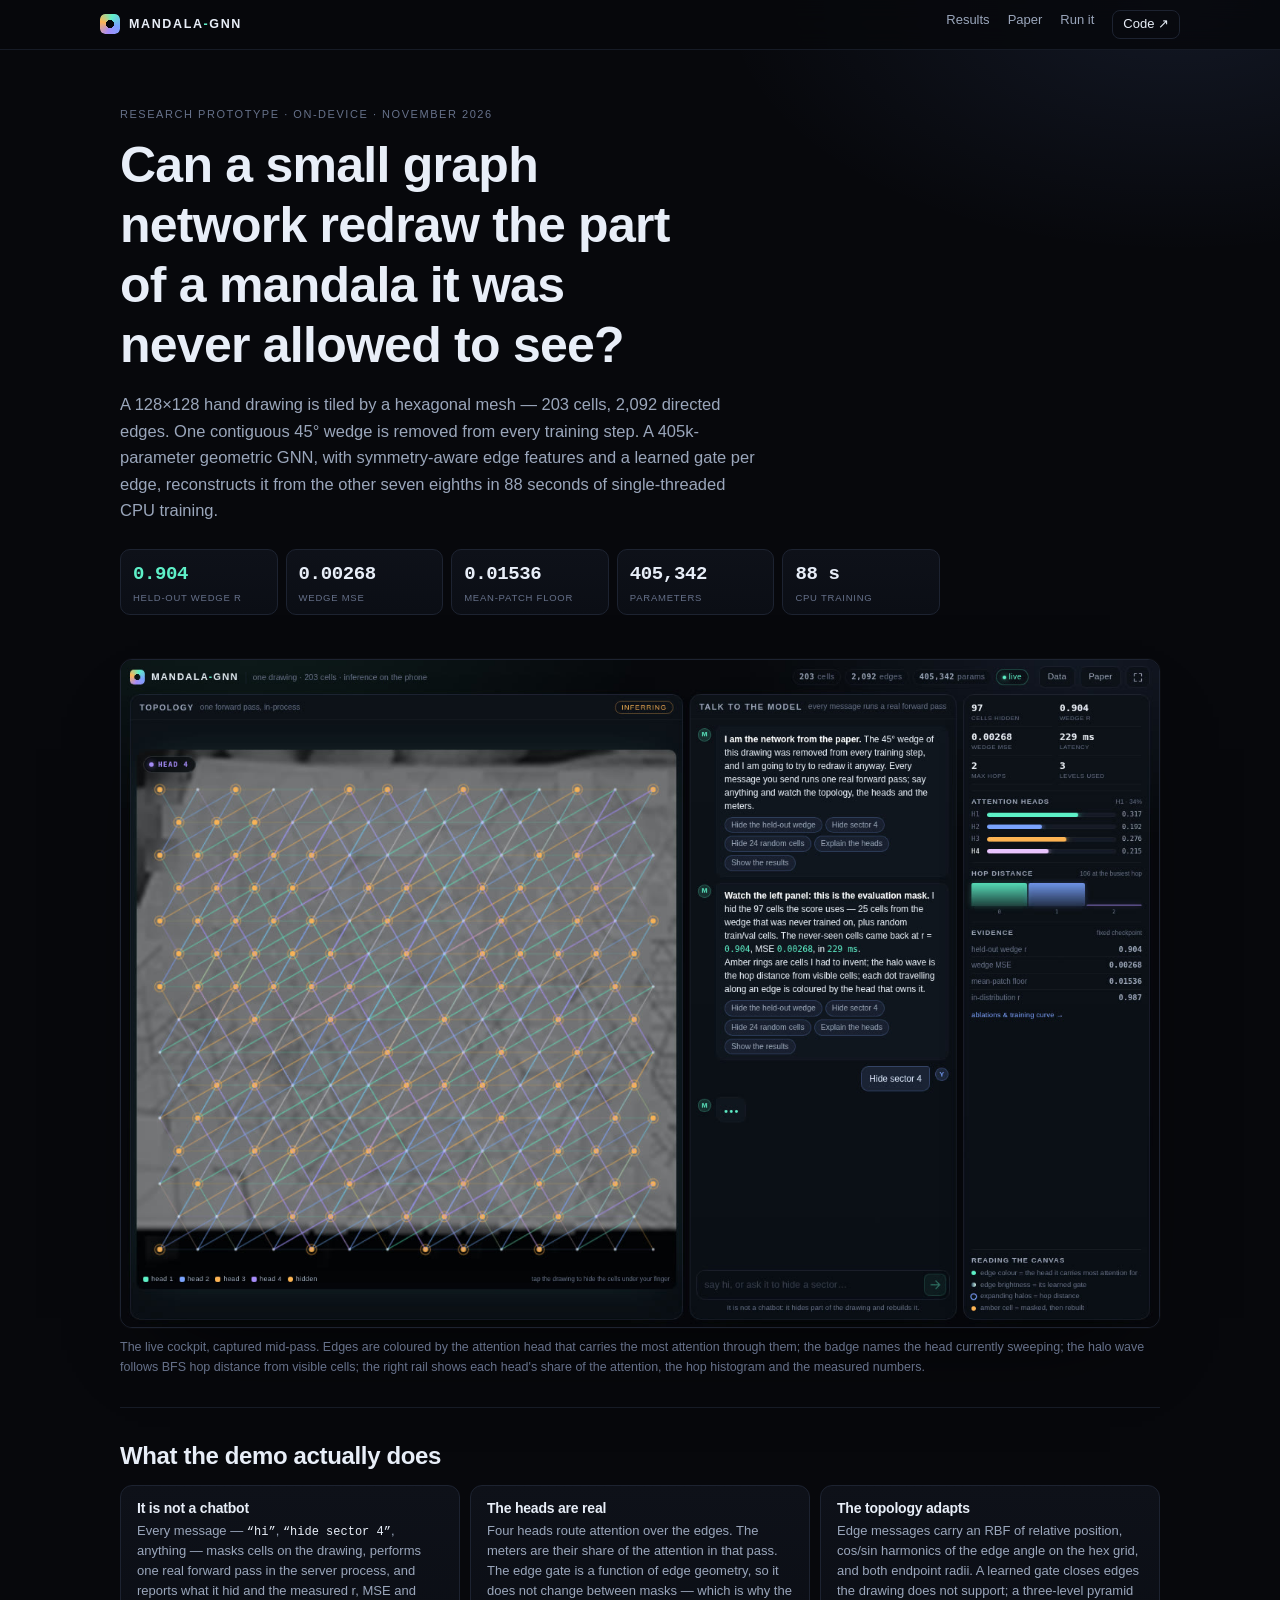
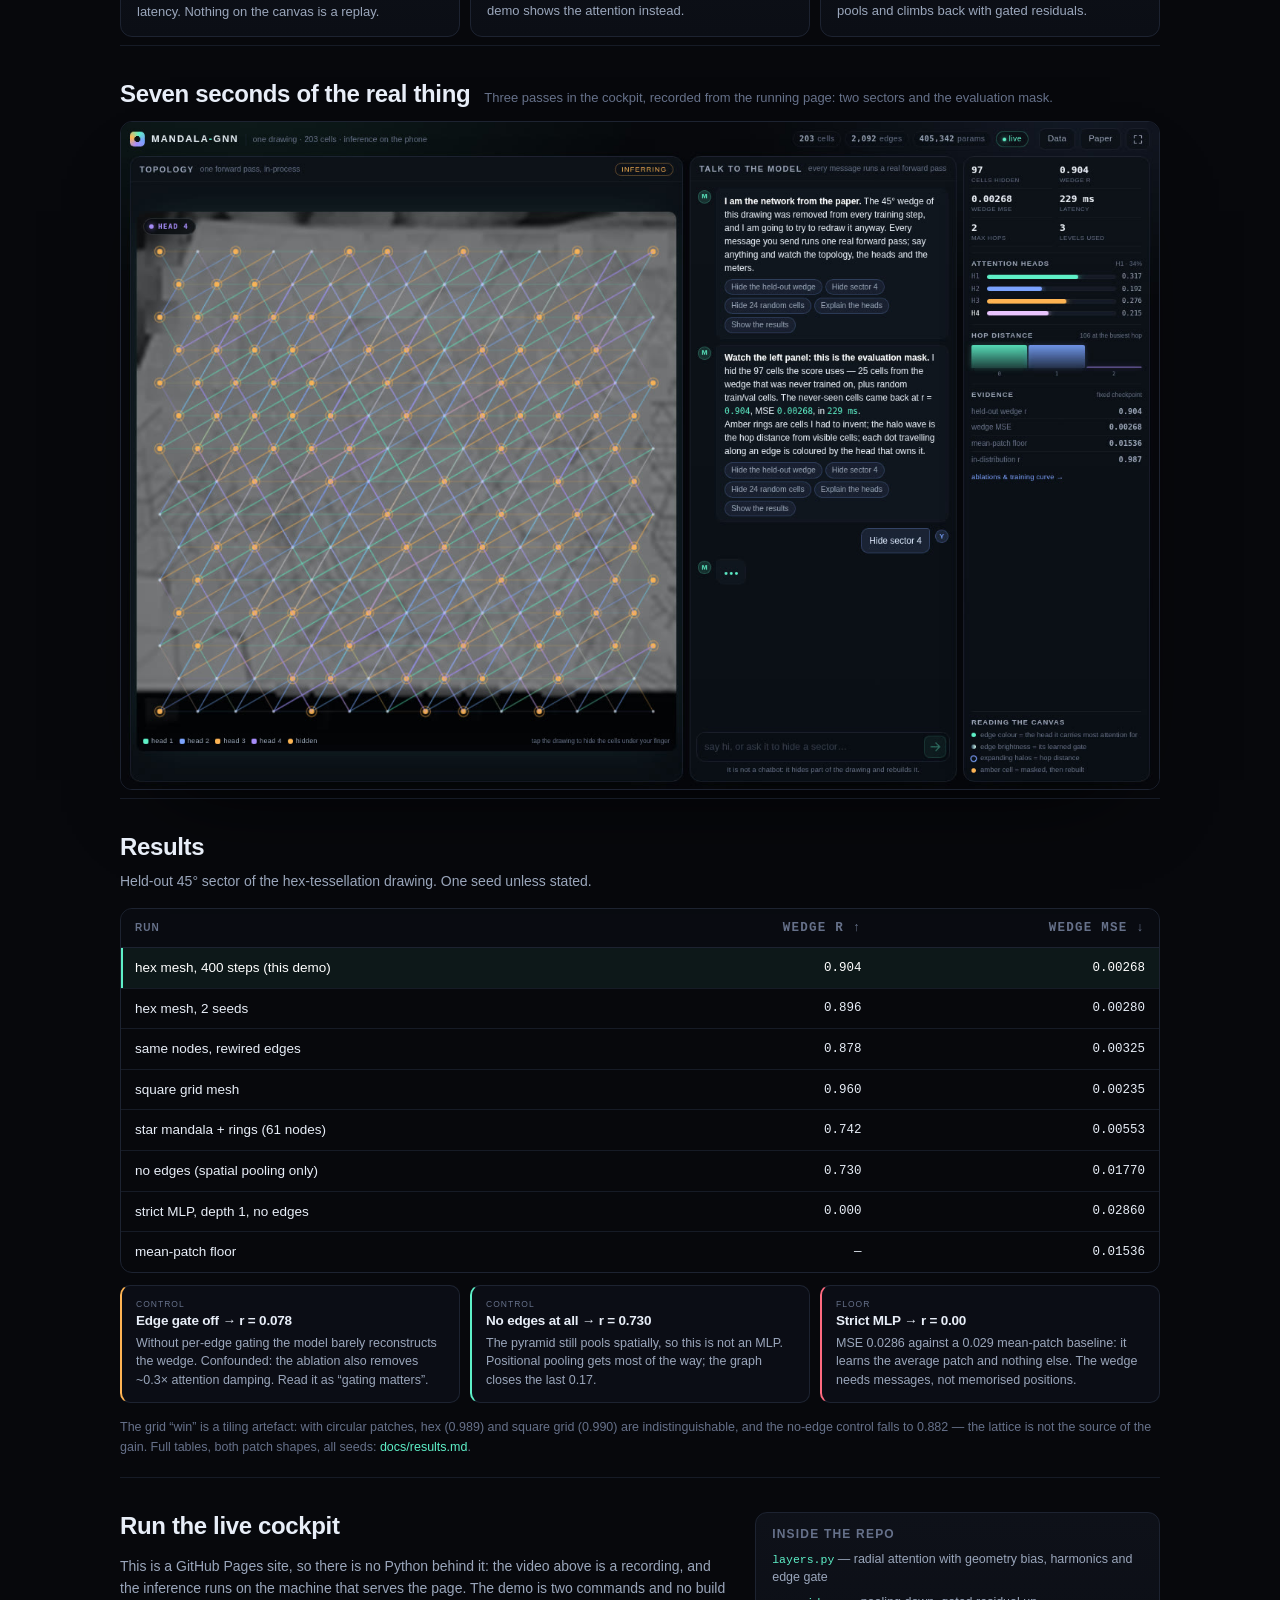
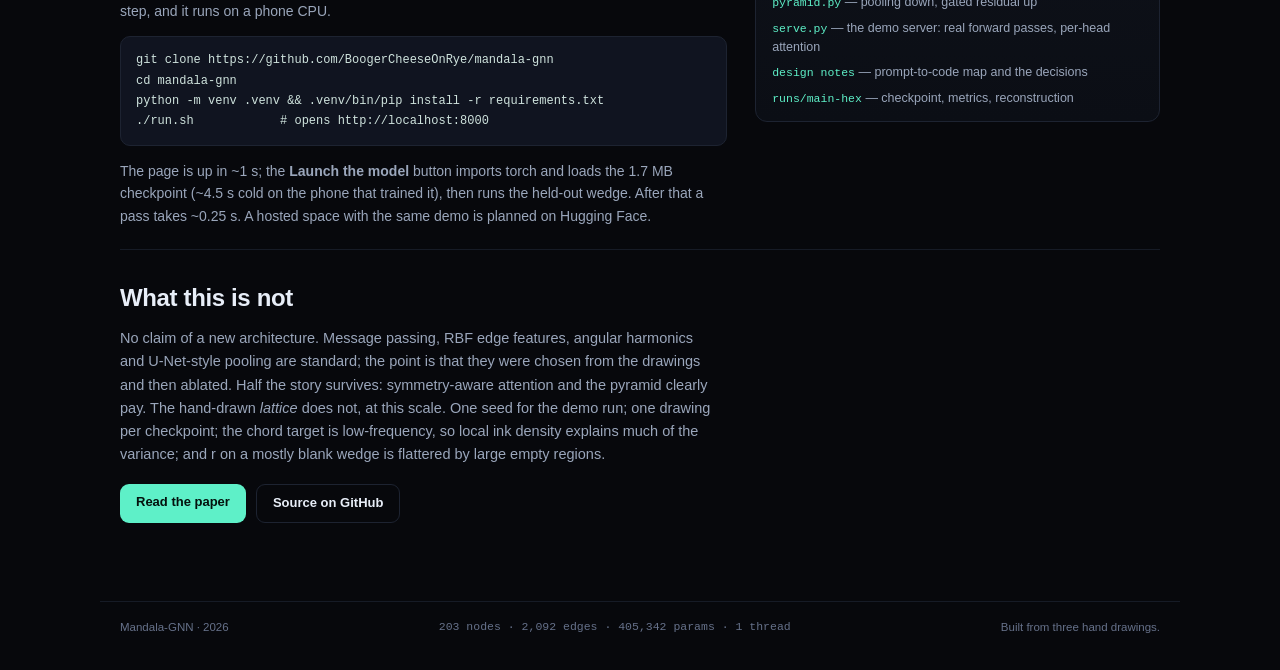
==== docs/index.html @ 7d333459 "Mandala-GNN: geometric GNN on hand-drawn lattices, live cockpit and paper - hexagonal (and control) " ====
<!doctype html>
<html lang="en">
<head>
<meta charset="utf-8">
<meta name="viewport" content="width=device-width, initial-scale=1">
<meta name="theme-color" content="#07080c">
<title>Mandala-GNN — masked-patch reconstruction on hand-drawn lattices</title>
<meta name="description" content="A 405k-parameter geometric GNN that redraws the 45° wedge of a hand-drawn mandala it was never trained on. Checkpoint, ablations and a live cockpit.">
<meta property="og:title" content="Mandala-GNN">
<meta property="og:description" content="Masked-patch reconstruction on a hand-drawn mandala: r = 0.904 on a wedge never seen in training, 88 s on a phone CPU.">
<meta property="og:image" content="img/cockpit.jpg">
<link rel="stylesheet" href="site.css">
</head>
<body>

<header class="nav">
  <a class="brand" href="./">
    <span class="mark" aria-hidden="true"></span>
    <span>MANDALA<span class="dash">-</span>GNN</span>
  </a>
  <nav>
    <a href="#results">Results</a>
    <a href="paper.html">Paper</a>
    <a href="#run">Run it</a>
    <a class="code-link" href="https://github.com/BoogerCheeseOnRye/mandala-gnn">Code ↗</a>
  </nav>
</header>

<main>

<section class="hero">
  <p class="eyebrow">Research prototype · on-device · November 2026</p>
  <h1>Can a small graph network redraw the part of a mandala it was never allowed to see?</h1>
  <p class="lede">
    A 128×128 hand drawing is tiled by a hexagonal mesh — 203 cells, 2,092 directed edges.
    One contiguous 45° wedge is removed from every training step. A 405k-parameter
    geometric GNN, with symmetry-aware edge features and a learned gate per edge,
    reconstructs it from the other seven eighths in 88 seconds of single-threaded CPU
    training.
  </p>

  <div class="stats">
    <div><b>0.904</b><span>held-out wedge r</span></div>
    <div><b>0.00268</b><span>wedge MSE</span></div>
    <div><b>0.01536</b><span>mean-patch floor</span></div>
    <div><b>405,342</b><span>parameters</span></div>
    <div><b>88 s</b><span>CPU training</span></div>
  </div>
</section>

<figure class="shot">
  <img src="img/cockpit.jpg" alt="The cockpit mid-pass: the topology on the left with head-coloured edges and halos, chat in the middle, attention meters on the right.">
  <figcaption>
    The live cockpit, captured mid-pass. Edges are coloured by the attention head that
    carries the most attention through them; the badge names the head currently sweeping;
    the halo wave follows BFS hop distance from visible cells; the right rail shows each
    head's share of the attention, the hop histogram and the measured numbers.
  </figcaption>
</figure>

<section class="band">
  <h2>What the demo actually does</h2>
  <div class="cols3">
    <article>
      <h3>It is not a chatbot</h3>
      <p>Every message — <em>“hi”</em>, <em>“hide sector 4”</em>, anything — masks cells on
      the drawing, performs one real forward pass in the server process, and reports what it
      hid and the measured r, MSE and latency. Nothing on the canvas is a replay.</p>
    </article>
    <article>
      <h3>The heads are real</h3>
      <p>Four heads route attention over the edges. The meters are their share of the
      attention in that pass. The edge gate is a function of edge geometry, so it does not
      change between masks — which is why the demo shows the attention instead.</p>
    </article>
    <article>
      <h3>The topology adapts</h3>
      <p>Edge messages carry an RBF of relative position, cos/sin harmonics of the edge
      angle on the hex grid, and both endpoint radii. A learned gate closes edges the
      drawing does not support; a three-level pyramid pools and climbs back with gated
      residuals.</p>
    </article>
  </div>
</section>

<section class="video-block">
  <div class="video-head">
    <h2>Seven seconds of the real thing</h2>
    <p>Three passes in the cockpit, recorded from the running page: two sectors and the
      evaluation mask.</p>
  </div>
  <video src="img/cockpit.mp4" poster="img/cockpit.jpg"
         autoplay loop muted playsinline preload="metadata"
         aria-label="Screen recording of the Mandala-GNN cockpit running three reconstruction passes"></video>
</section>

<section id="results" class="band">
  <h2>Results</h2>
  <p class="sub">Held-out 45° sector of the hex-tessellation drawing. One seed unless stated.</p>

  <div class="table-wrap">
    <table>
      <thead><tr><th>Run</th><th>wedge r ↑</th><th>wedge MSE ↓</th></tr></thead>
      <tbody>
        <tr class="hl"><td>hex mesh, 400 steps (this demo)</td><td>0.904</td><td>0.00268</td></tr>
        <tr><td>hex mesh, 2 seeds</td><td>0.896</td><td>0.00280</td></tr>
        <tr><td>same nodes, rewired edges</td><td>0.878</td><td>0.00325</td></tr>
        <tr><td>square grid mesh</td><td>0.960</td><td>0.00235</td></tr>
        <tr><td>star mandala + rings (61 nodes)</td><td>0.742</td><td>0.00553</td></tr>
        <tr><td>no edges (spatial pooling only)</td><td>0.730</td><td>0.01770</td></tr>
        <tr><td>strict MLP, depth 1, no edges</td><td>0.000</td><td>0.02860</td></tr>
        <tr><td>mean-patch floor</td><td>—</td><td>0.01536</td></tr>
      </tbody>
    </table>
  </div>

  <div class="note-grid">
    <article class="note warn">
      <div class="tag">control</div>
      <h3>Edge gate off → r = 0.078</h3>
      <p>Without per-edge gating the model barely reconstructs the wedge. Confounded: the
      ablation also removes ~0.3× attention damping. Read it as “gating matters”.</p>
    </article>
    <article class="note">
      <div class="tag">control</div>
      <h3>No edges at all → r = 0.730</h3>
      <p>The pyramid still pools spatially, so this is not an MLP. Positional pooling gets
      most of the way; the graph closes the last 0.17.</p>
    </article>
    <article class="note bad">
      <div class="tag">floor</div>
      <h3>Strict MLP → r = 0.00</h3>
      <p>MSE 0.0286 against a 0.029 mean-patch baseline: it learns the average patch and
      nothing else. The wedge needs messages, not memorised positions.</p>
    </article>
  </div>

  <p class="caption">
    The grid “win” is a tiling artefact: with circular patches, hex (0.989) and square grid
    (0.990) are indistinguishable, and the no-edge control falls to 0.882 — the lattice is
    not the source of the gain. Full tables, both patch shapes, all seeds:
    <a href="https://github.com/BoogerCheeseOnRye/mandala-gnn/blob/main/docs/results.md">docs/results.md</a>.
  </p>
</section>

<section id="run" class="band run">
  <div>
    <h2>Run the live cockpit</h2>
    <p>
      This is a GitHub Pages site, so there is no Python behind it: the video above is a
      recording, and the inference runs on the machine that serves the page. The demo is
      two commands and no build step, and it runs on a phone CPU.
    </p>
    <pre class="code">git clone https://github.com/BoogerCheeseOnRye/mandala-gnn
cd mandala-gnn
python -m venv .venv &amp;&amp; .venv/bin/pip install -r requirements.txt
./run.sh            # opens http://localhost:8000</pre>
    <p class="fine">
      The page is up in ~1 s; the <b>Launch the model</b> button imports torch and loads the
      1.7 MB checkpoint (~4.5 s cold on the phone that trained it), then runs the held-out
      wedge. After that a pass takes ~0.25 s. A hosted space with the same demo is planned
      on Hugging Face.
    </p>
  </div>
  <div class="run-side">
    <h3>Inside the repo</h3>
    <ul>
      <li><a href="https://github.com/BoogerCheeseOnRye/mandala-gnn/blob/main/mandalanet/layers.py">layers.py</a> — radial attention with geometry bias, harmonics and edge gate</li>
      <li><a href="https://github.com/BoogerCheeseOnRye/mandala-gnn/blob/main/mandalanet/pyramid.py">pyramid.py</a> — pooling down, gated residual up</li>
      <li><a href="https://github.com/BoogerCheeseOnRye/mandala-gnn/blob/main/mandalanet/serve.py">serve.py</a> — the demo server: real forward passes, per-head attention</li>
      <li><a href="https://github.com/BoogerCheeseOnRye/mandala-gnn/blob/main/docs/design-notes.md">design notes</a> — prompt-to-code map and the decisions</li>
      <li><a href="https://github.com/BoogerCheeseOnRye/mandala-gnn/tree/main/runs/main-hex">runs/main-hex</a> — checkpoint, metrics, reconstruction</li>
    </ul>
  </div>
</section>

<section class="band limits-band">
  <h2>What this is not</h2>
  <p>
    No claim of a new architecture. Message passing, RBF edge features, angular harmonics and
    U-Net-style pooling are standard; the point is that they were chosen from the drawings and
    then ablated. Half the story survives: symmetry-aware attention and the pyramid clearly pay.
    The hand-drawn <em>lattice</em> does not, at this scale. One seed for the demo run; one
    drawing per checkpoint; the chord target is low-frequency, so local ink density explains
    much of the variance; and r on a mostly blank wedge is flattered by large empty regions.
  </p>
  <p class="links">
    <a class="btn" href="paper.html">Read the paper</a>
    <a class="btn ghost" href="https://github.com/BoogerCheeseOnRye/mandala-gnn">Source on GitHub</a>
  </p>
</section>

</main>

<footer>
  <span>Mandala-GNN · 2026</span>
  <span class="mono">203 nodes · 2,092 edges · 405,342 params · 1 thread</span>
  <span>Built from three hand drawings.</span>
</footer>

</body>
</html>
---- docs/site.css ----
/* Static project page for GitHub Pages — same palette as the live cockpit. */

:root {
  --bg: #07080c;
  --panel: #0e1119;
  --panel-2: #0b0e15;
  --line: #1d2331;
  --line-soft: #161b26;
  --ink: #e8eef8;
  --ink-dim: #9aa6bb;
  --ink-faint: #66718a;
  --mint: #5ef0c8;
  --blue: #7aa2ff;
  --violet: #a78bfa;
  --warn: #ffb454;
  --bad: #ff6b81;
  --mono: ui-monospace, "SF Mono", SFMono-Regular, Menlo, Consolas, monospace;
  --sans: ui-sans-serif, -apple-system, "Helvetica Neue", "Segoe UI", Arial, sans-serif;
  --serif: "Iowan Old Style", "Palatino Linotype", Palatino, Georgia, serif;
}

* { box-sizing: border-box; }

html { scroll-behavior: smooth; }

body {
  margin: 0;
  background:
    radial-gradient(900px 480px at 12% -8%, rgba(94, 240, 200, .09), transparent 62%),
    radial-gradient(760px 420px at 92% 0%, rgba(122, 162, 255, .10), transparent 60%),
    var(--bg);
  color: var(--ink);
  font-family: var(--sans);
  font-size: 16px;
  line-height: 1.6;
  -webkit-font-smoothing: antialiased;
}

a { color: var(--mint); text-decoration: none; }
a:hover { text-decoration: underline; }

h1, h2, h3 { font-weight: 600; line-height: 1.2; letter-spacing: -.015em; }

/* nav */
.nav {
  position: sticky; top: 0; z-index: 10;
  display: flex; align-items: center; gap: 16px;
  padding: 10px max(20px, calc((100vw - 1080px) / 2));
  background: rgba(7, 8, 12, .82);
  backdrop-filter: blur(12px);
  -webkit-backdrop-filter: blur(12px);
  border-bottom: 1px solid var(--line-soft);
}
.brand { display: flex; align-items: center; gap: 9px; color: var(--ink); font-size: 12.5px; font-weight: 650; letter-spacing: .13em; }
.brand .dash { color: var(--mint); }
.mark {
  width: 20px; height: 20px; border-radius: 5px;
  background: conic-gradient(from 15deg, var(--mint), var(--blue), var(--violet), var(--warn), var(--mint));
  box-shadow: 0 0 16px rgba(94, 240, 200, .35);
  mask: radial-gradient(circle at 50% 50%, transparent 27%, #000 29%);
  -webkit-mask: radial-gradient(circle at 50% 50%, transparent 27%, #000 29%);
}
.nav nav { margin-left: auto; display: flex; gap: 18px; font-size: 13px; }
.nav nav a { color: var(--ink-dim); }
.nav nav a:hover { color: var(--ink); text-decoration: none; }
.nav .code-link { color: var(--ink); border: 1px solid var(--line); border-radius: 8px; padding: 3px 10px; }

main { max-width: 1080px; margin: 0 auto; padding: 0 20px 40px; }

/* hero */
.hero { padding: 56px 0 26px; }
.eyebrow {
  margin: 0 0 12px; font-size: 11px; letter-spacing: .14em; text-transform: uppercase;
  color: var(--ink-faint);
}
.hero h1 { font-size: clamp(30px, 4.4vw, 50px); max-width: 20ch; margin: 0 0 16px; }
.lede { max-width: 70ch; color: var(--ink-dim); font-size: 16.5px; margin: 0 0 26px; }

.stats {
  display: grid; grid-template-columns: repeat(auto-fit, minmax(118px, 1fr));
  gap: 8px; max-width: 820px;
}
.stats div {
  border: 1px solid var(--line); border-radius: 10px;
  background: linear-gradient(180deg, var(--panel), var(--panel-2));
  padding: 9px 12px;
}
.stats b {
  display: block; font-family: var(--mono); font-size: 19px; font-weight: 600;
  color: var(--ink); letter-spacing: -.02em;
}
.stats div:first-child b { color: var(--mint); }
.stats span {
  display: block; font-size: 9.5px; letter-spacing: .08em; text-transform: uppercase;
  color: var(--ink-faint);
}

/* screenshot */
.shot { margin: 18px 0 30px; }
.shot img {
  display: block; width: 100%; border-radius: 12px;
  border: 1px solid var(--line);
  box-shadow: 0 40px 90px -50px #000, 0 0 0 1px rgba(255, 255, 255, .02);
}
.shot figcaption { margin-top: 10px; font-size: 12.5px; color: var(--ink-faint); line-height: 1.55; }

/* bands */
.band { padding: 34px 0 8px; border-top: 1px solid var(--line-soft); }
.band h2 { font-size: 24px; margin: 0 0 8px; }
.band .sub { margin: 0 0 16px; color: var(--ink-dim); font-size: 14px; }

.cols3 { display: grid; grid-template-columns: repeat(auto-fit, minmax(240px, 1fr)); gap: 10px; margin-top: 14px; }
.cols3 article {
  border: 1px solid var(--line); border-radius: 12px; padding: 14px 16px;
  background: linear-gradient(180deg, var(--panel), var(--panel-2));
}
.cols3 h3 { font-size: 14px; margin: 0 0 4px; }
.cols3 p { margin: 0; font-size: 13px; color: var(--ink-dim); line-height: 1.55; }
.cols3 em { color: var(--ink); font-style: normal; font-family: var(--mono); font-size: 12px; }

/* video */
.video-block { padding: 34px 0 8px; border-top: 1px solid var(--line-soft); }
.video-head { display: flex; align-items: baseline; gap: 14px; flex-wrap: wrap; margin-bottom: 12px; }
.video-head h2 { font-size: 24px; margin: 0; }
.video-head p { margin: 0; color: var(--ink-faint); font-size: 13px; }
.video-block video {
  display: block; width: 100%; border-radius: 12px;
  border: 1px solid var(--line);
  background: #04050a;
  box-shadow: 0 40px 90px -50px #000;
}

/* tables */
.table-wrap { overflow-x: auto; border: 1px solid var(--line); border-radius: 12px; }
table { width: 100%; border-collapse: collapse; font-size: 13.5px; min-width: 480px; }
th {
  text-align: left; font-size: 10px; letter-spacing: .1em; text-transform: uppercase;
  color: var(--ink-faint); font-weight: 600;
  padding: 9px 14px; border-bottom: 1px solid var(--line);
  background: rgba(11, 14, 21, .6);
}
td { padding: 9px 14px; border-bottom: 1px solid var(--line-soft); }
tr:last-child td { border-bottom: 0; }
th:nth-child(2), th:nth-child(3), td:nth-child(2), td:nth-child(3) {
  text-align: right; font-family: var(--mono); font-size: 12.5px;
}
tr.hl td { background: rgba(94, 240, 200, .07); color: #fff; }
tr.hl td:first-child { box-shadow: inset 2px 0 0 var(--mint); }

.note-grid { display: grid; grid-template-columns: repeat(auto-fit, minmax(240px, 1fr)); gap: 10px; margin-top: 12px; }
.note {
  border: 1px solid var(--line); border-left: 2px solid var(--mint);
  border-radius: 10px; padding: 12px 14px; background: rgba(14, 17, 25, .7);
}
.note.warn { border-left-color: var(--warn); }
.note.bad { border-left-color: var(--bad); }
.note .tag { font-size: 8.5px; letter-spacing: .12em; text-transform: uppercase; color: var(--ink-faint); }
.note h3 { font-size: 13.5px; margin: 2px 0 4px; }
.note p { margin: 0; font-size: 12.5px; color: var(--ink-dim); line-height: 1.5; }
.caption { margin-top: 14px; font-size: 12.5px; color: var(--ink-faint); }

/* run */
.run { display: grid; grid-template-columns: minmax(0, 1.5fr) minmax(0, 1fr); gap: 28px; }
.run h2 { font-size: 24px; margin: 0 0 8px; }
.run p { color: var(--ink-dim); font-size: 14px; }
.code {
  font-family: var(--mono); font-size: 12px; line-height: 1.7;
  background: #101420; border: 1px solid var(--line);
  color: #cfe3dd; border-radius: 10px; padding: 13px 15px;
  overflow-x: auto; margin: 14px 0;
}
.fine { font-size: 12px; color: var(--ink-faint); }
.run-side {
  border: 1px solid var(--line); border-radius: 12px; padding: 14px 16px;
  background: linear-gradient(180deg, var(--panel), var(--panel-2));
  align-self: start;
}
.run-side h3 { font-size: 12px; letter-spacing: .1em; text-transform: uppercase; color: var(--ink-faint); margin: 0 0 8px; }
.run-side ul { margin: 0; padding: 0; list-style: none; display: flex; flex-direction: column; gap: 7px; }
.run-side li { font-size: 12.5px; color: var(--ink-dim); line-height: 1.45; }
.run-side li a { font-family: var(--mono); font-size: 11.5px; }

.limits-band p { color: var(--ink-dim); max-width: 74ch; font-size: 14.5px; }
.links { display: flex; gap: 10px; flex-wrap: wrap; margin: 18px 0 0; }
.btn {
  display: inline-block; padding: 8px 16px; border-radius: 9px;
  background: var(--mint); color: #04110d; font-weight: 600; font-size: 13px;
}
.btn:hover { text-decoration: none; filter: brightness(1.06); }
.btn.ghost { background: transparent; color: var(--ink); border: 1px solid var(--line); }

footer {
  display: flex; gap: 10px; flex-wrap: wrap; justify-content: space-between;
  max-width: 1080px; margin: 30px auto 0; padding: 16px 20px 34px;
  border-top: 1px solid var(--line-soft);
  font-size: 11.5px; color: var(--ink-faint);
}
.mono { font-family: var(--mono); }

@media (max-width: 780px) {
  .nav { flex-wrap: wrap; }
  .nav nav { gap: 12px; font-size: 12px; }
  .hero { padding-top: 34px; }
  .run { grid-template-columns: 1fr; }
}
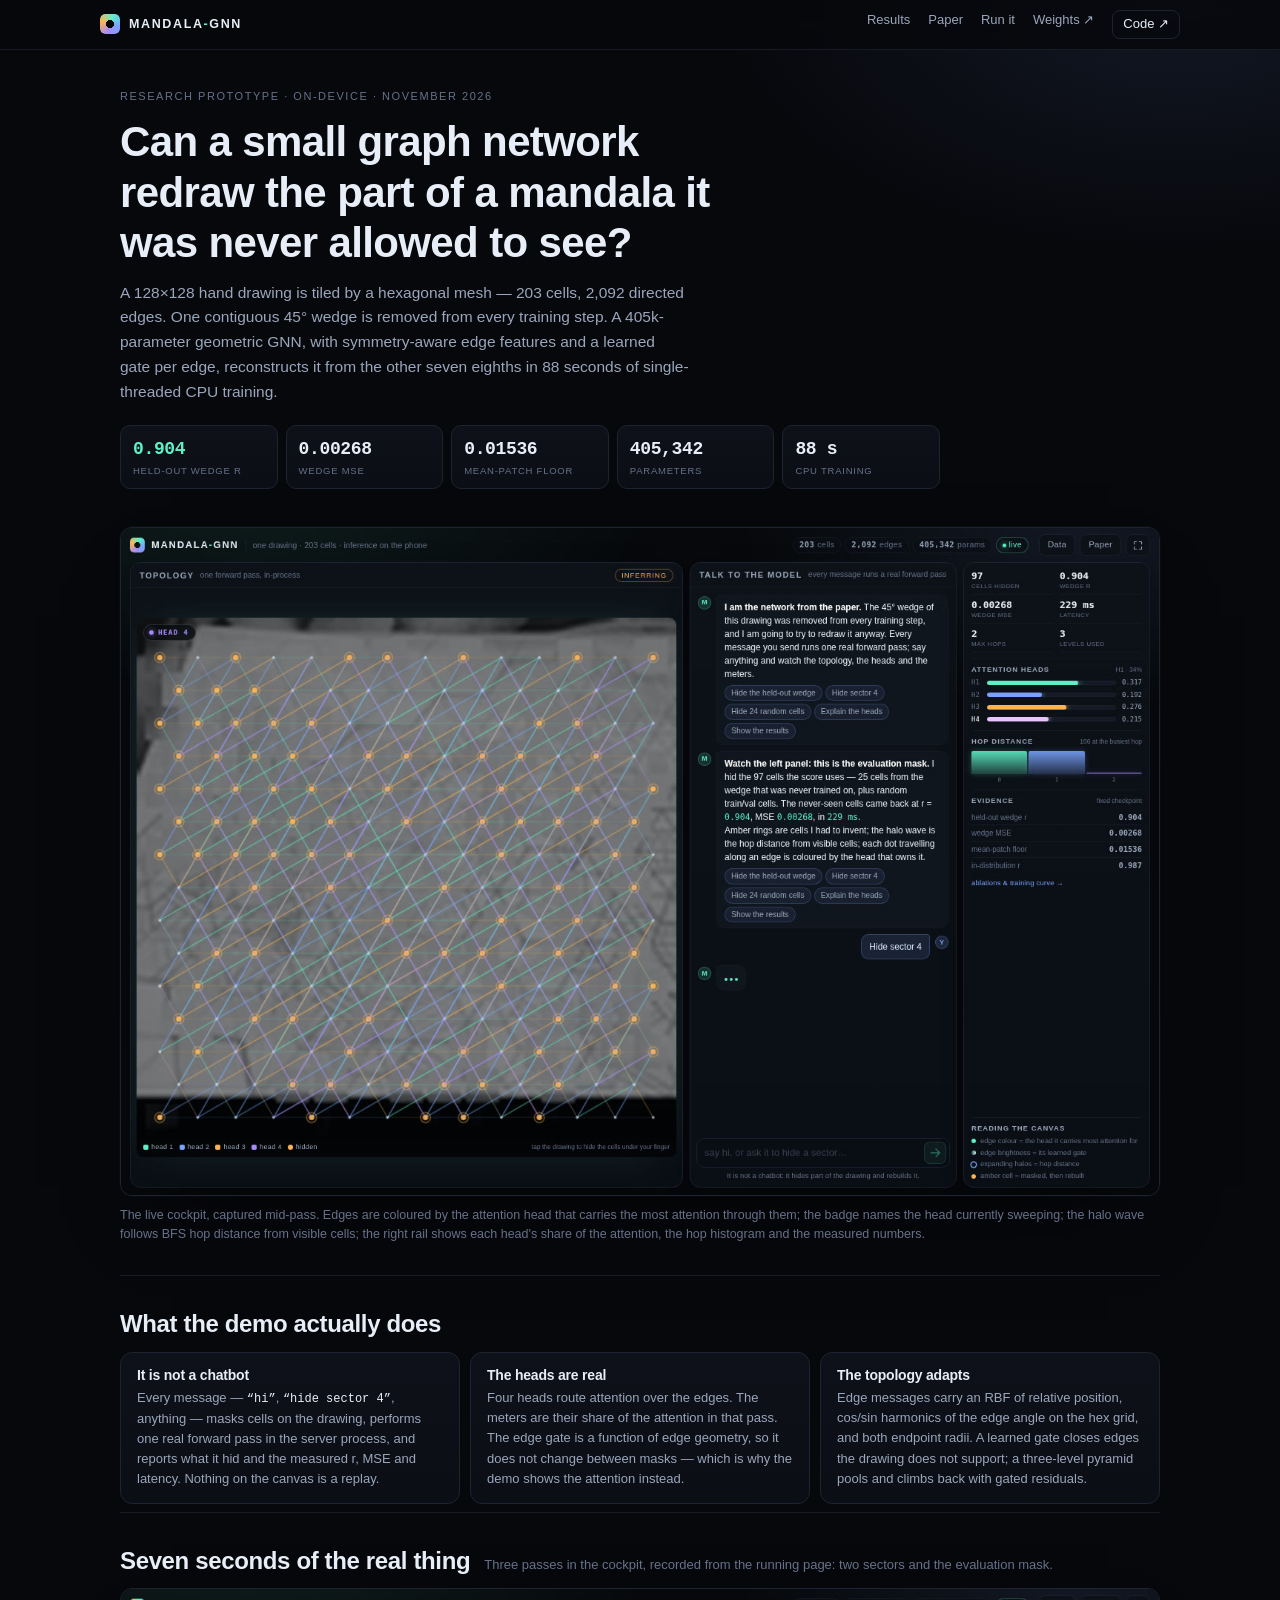
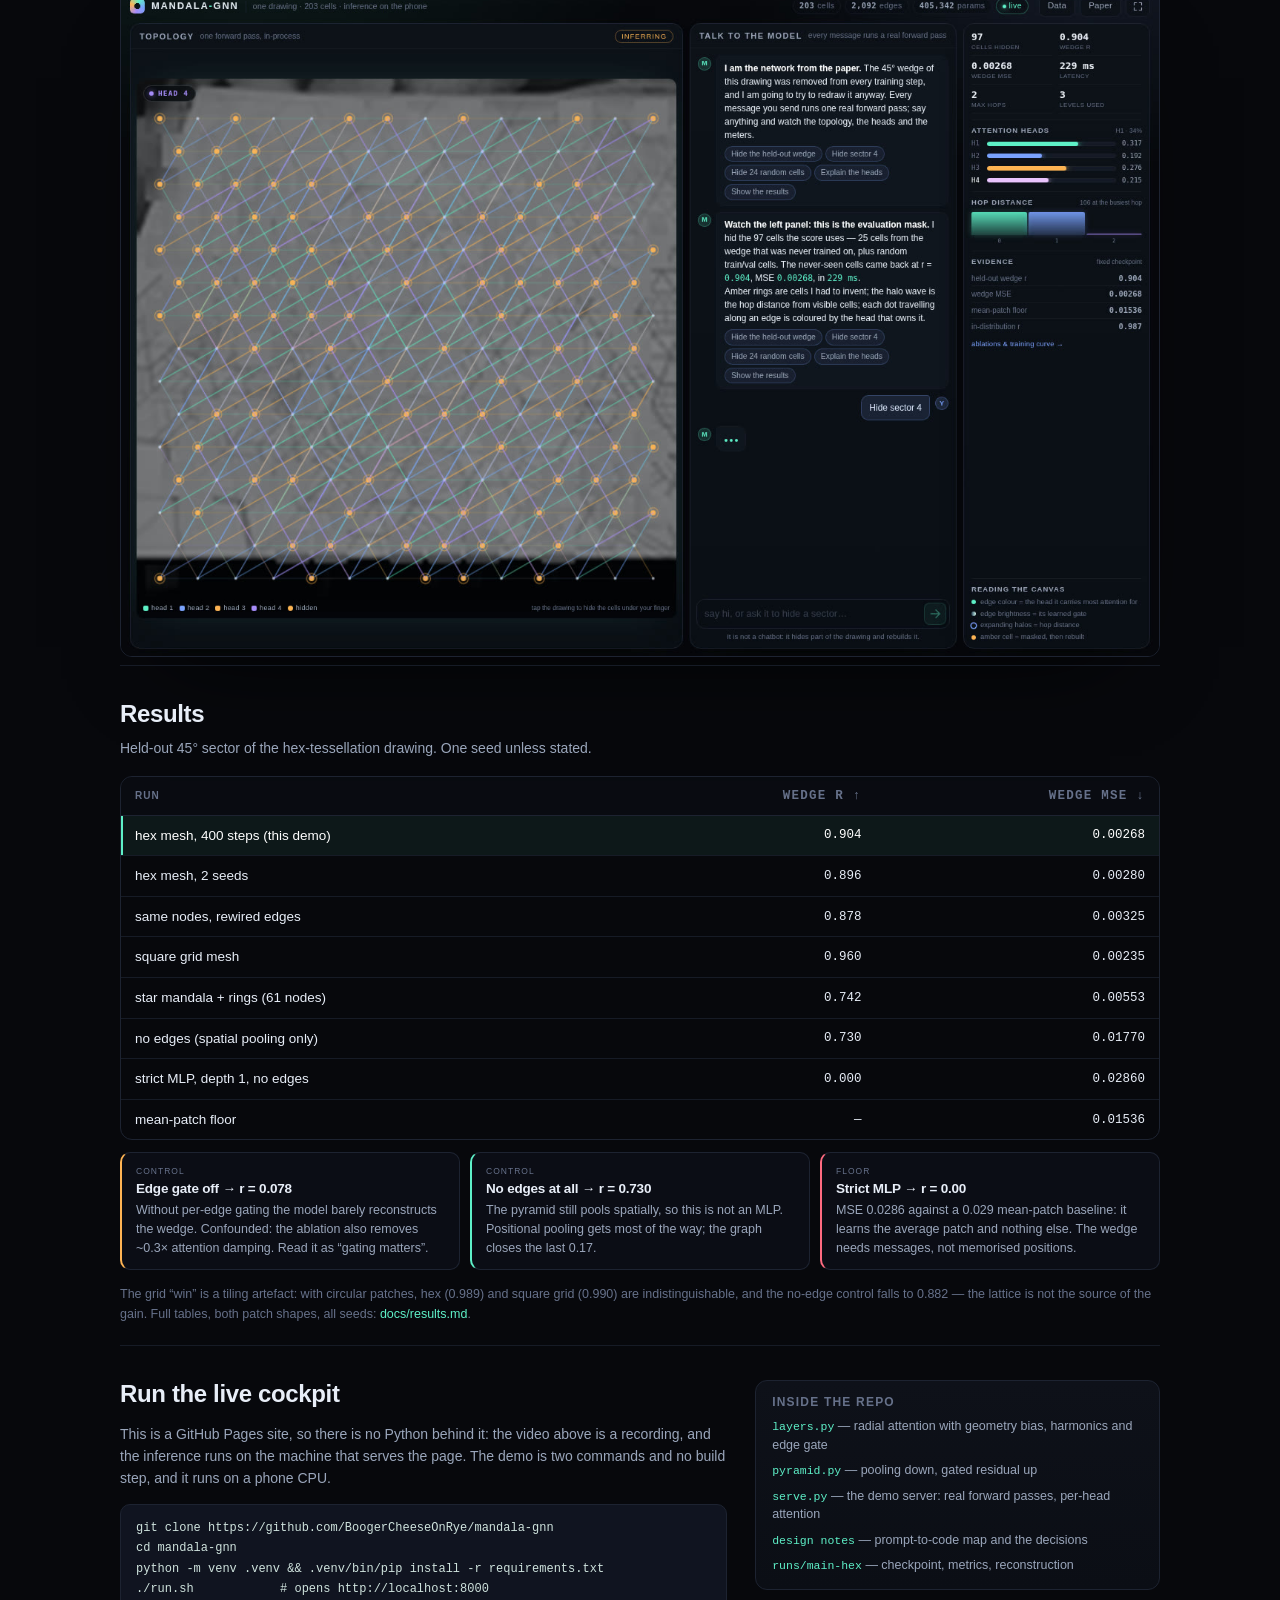
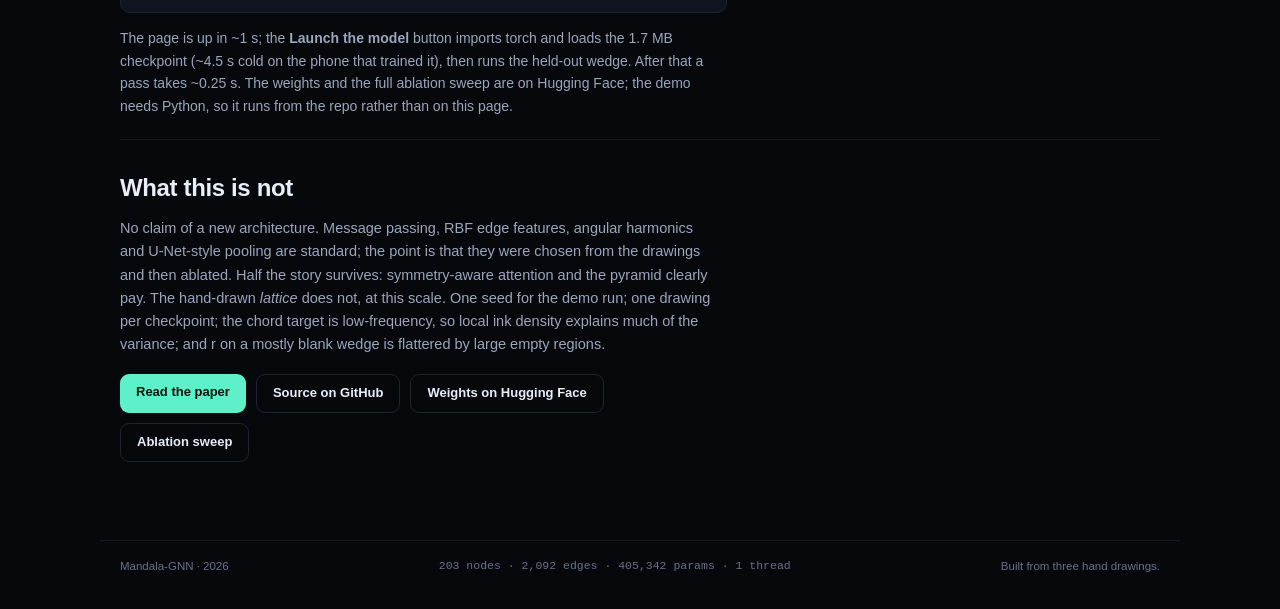
==== commit e46f43f7: "Publish weights and ablations to Hugging Face Model repo: checkpoint, metrics, demo.json and recon, " ====
--- a/docs/index.html
+++ b/docs/index.html
@@ -22,6 +22,7 @@
     <a href="#results">Results</a>
     <a href="paper.html">Paper</a>
     <a href="#run">Run it</a>
+    <a href="https://huggingface.co/BoogerCheeseOnRye/mandala-gnn">Weights ↗</a>
     <a class="code-link" href="https://github.com/BoogerCheeseOnRye/mandala-gnn">Code ↗</a>
   </nav>
 </header>
@@ -158,8 +159,8 @@
     <p class="fine">
       The page is up in ~1 s; the <b>Launch the model</b> button imports torch and loads the
       1.7 MB checkpoint (~4.5 s cold on the phone that trained it), then runs the held-out
-      wedge. After that a pass takes ~0.25 s. A hosted space with the same demo is planned
-      on Hugging Face.
+      wedge. After that a pass takes ~0.25 s. The weights and the full ablation sweep are on
+      Hugging Face; the demo needs Python, so it runs from the repo rather than on this page.
     </p>
   </div>
   <div class="run-side">
@@ -187,6 +188,8 @@
   <p class="links">
     <a class="btn" href="paper.html">Read the paper</a>
     <a class="btn ghost" href="https://github.com/BoogerCheeseOnRye/mandala-gnn">Source on GitHub</a>
+    <a class="btn ghost" href="https://huggingface.co/BoogerCheeseOnRye/mandala-gnn">Weights on Hugging Face</a>
+    <a class="btn ghost" href="https://huggingface.co/datasets/BoogerCheeseOnRye/mandala-gnn-ablations">Ablation sweep</a>
   </p>
 </section>
 
--- a/docs/site.css
+++ b/docs/site.css
@@ -68,13 +68,13 @@
 main { max-width: 1080px; margin: 0 auto; padding: 0 20px 40px; }
 
 /* hero */
-.hero { padding: 56px 0 26px; }
+.hero { padding: 38px 0 20px; }
 .eyebrow {
   margin: 0 0 12px; font-size: 11px; letter-spacing: .14em; text-transform: uppercase;
   color: var(--ink-faint);
 }
-.hero h1 { font-size: clamp(30px, 4.4vw, 50px); max-width: 20ch; margin: 0 0 16px; }
-.lede { max-width: 70ch; color: var(--ink-dim); font-size: 16.5px; margin: 0 0 26px; }
+.hero h1 { font-size: clamp(28px, 3.5vw, 42px); max-width: 26ch; margin: 0 0 12px; }
+.lede { max-width: 66ch; color: var(--ink-dim); font-size: 15.5px; margin: 0 0 20px; }
 
 .stats {
   display: grid; grid-template-columns: repeat(auto-fit, minmax(118px, 1fr));
@@ -86,7 +86,7 @@
   padding: 9px 12px;
 }
 .stats b {
-  display: block; font-family: var(--mono); font-size: 19px; font-weight: 600;
+  display: block; font-family: var(--mono); font-size: 18px; font-weight: 600;
   color: var(--ink); letter-spacing: -.02em;
 }
 .stats div:first-child b { color: var(--mint); }
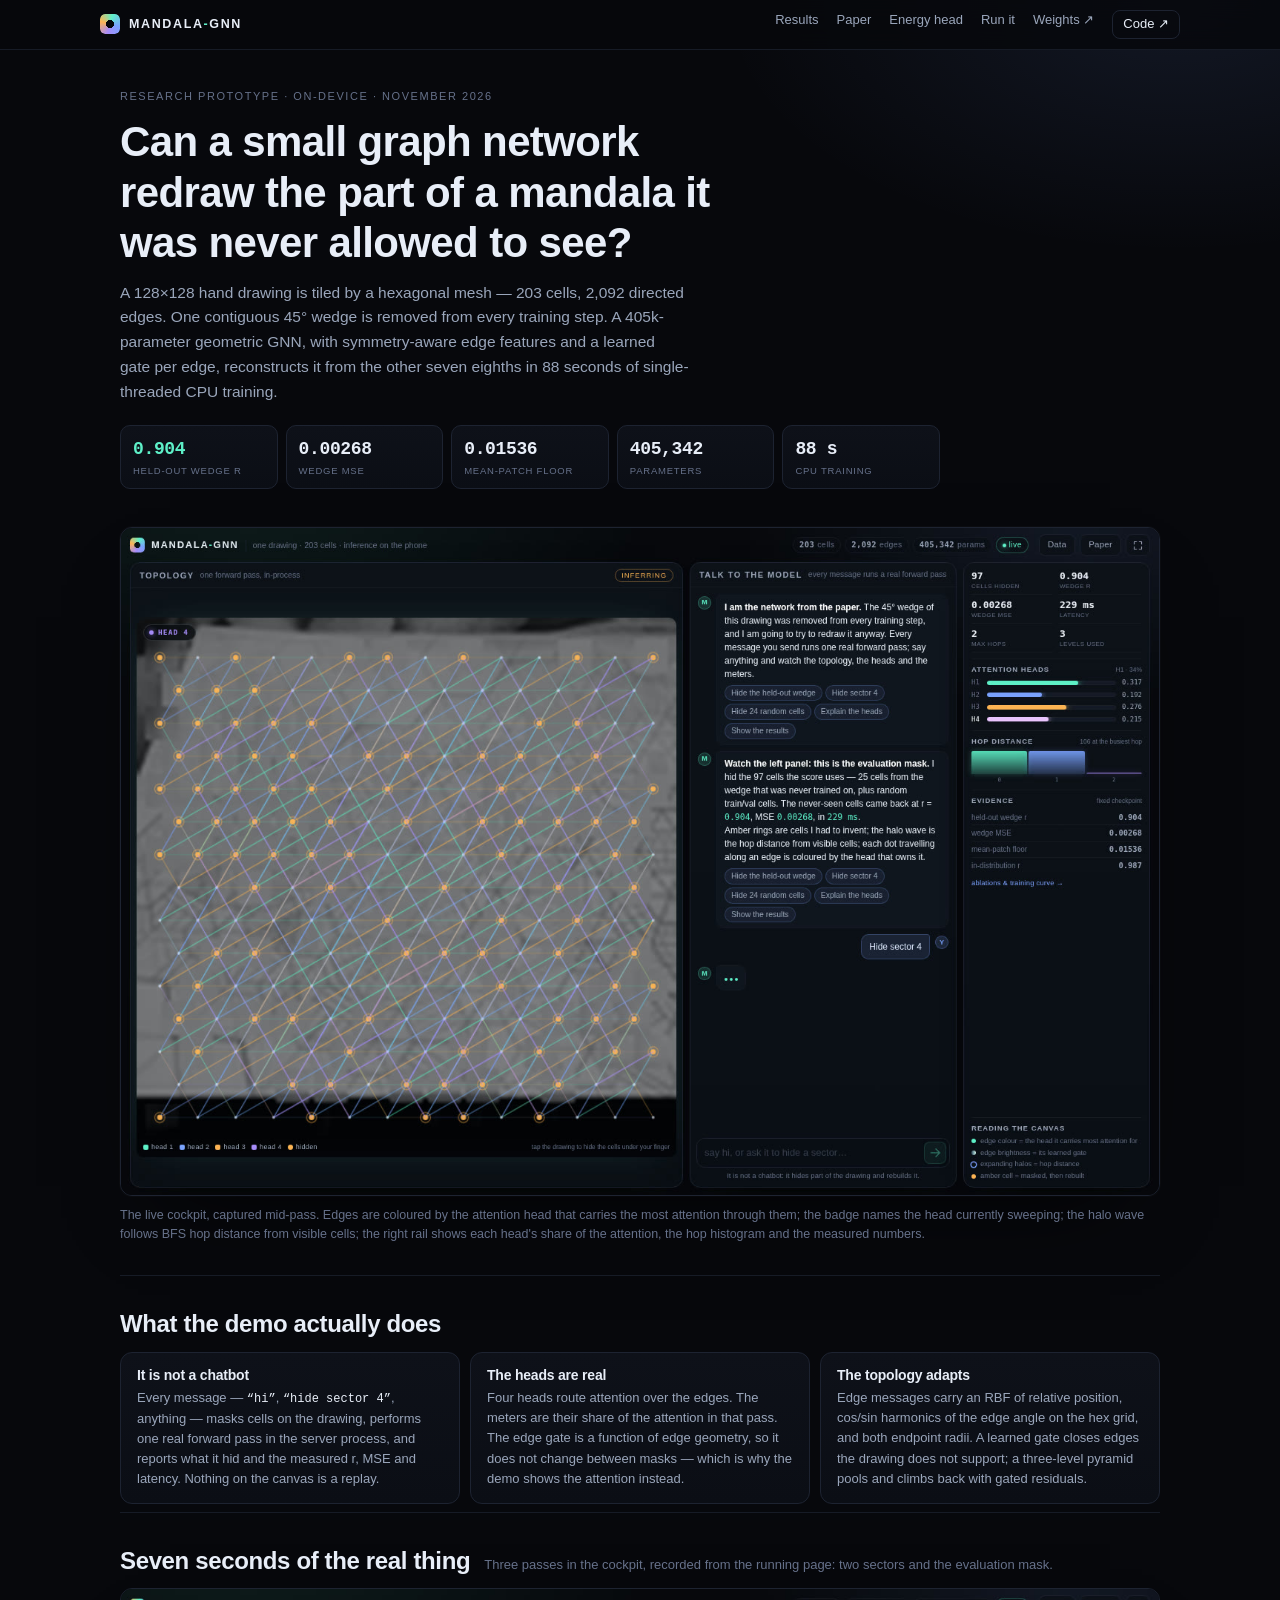
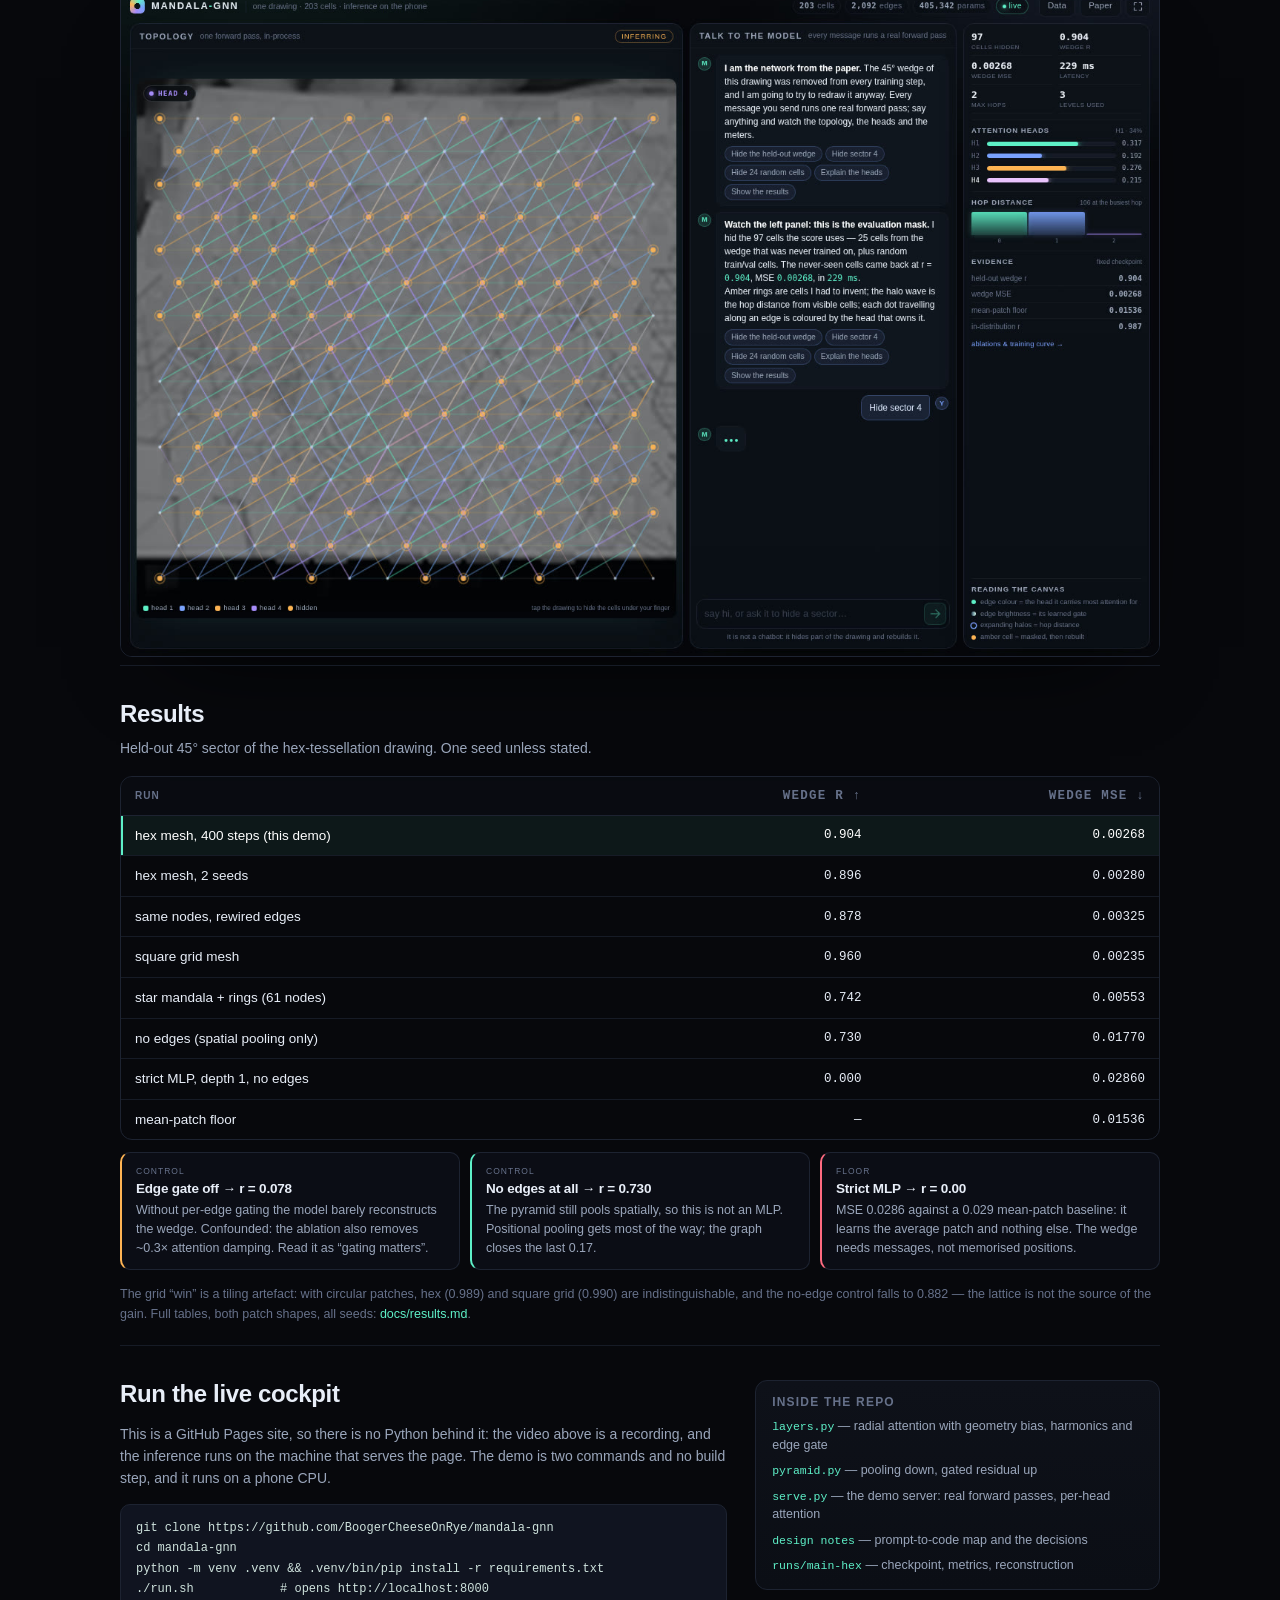
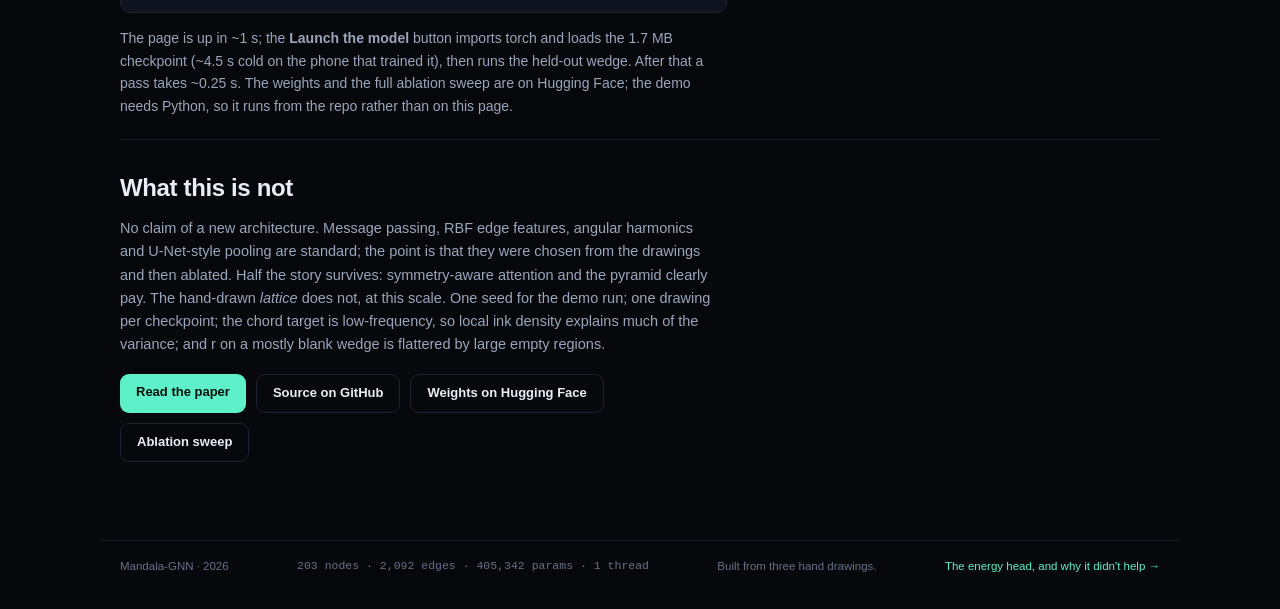
==== commit acceeac2: "Add the energy-head follow-up: frozen backbone, learned E(h), and why descent fails - mandalanet/ene" ====
--- a/docs/index.html
+++ b/docs/index.html
@@ -21,6 +21,7 @@
   <nav>
     <a href="#results">Results</a>
     <a href="paper.html">Paper</a>
+    <a href="energy.html">Energy head</a>
     <a href="#run">Run it</a>
     <a href="https://huggingface.co/BoogerCheeseOnRye/mandala-gnn">Weights ↗</a>
     <a class="code-link" href="https://github.com/BoogerCheeseOnRye/mandala-gnn">Code ↗</a>
@@ -199,6 +200,7 @@
   <span>Mandala-GNN · 2026</span>
   <span class="mono">203 nodes · 2,092 edges · 405,342 params · 1 thread</span>
   <span>Built from three hand drawings.</span>
+  <span><a href="energy.html">The energy head, and why it didn't help →</a></span>
 </footer>
 
 </body>
--- a/docs/site.css
+++ b/docs/site.css
@@ -63,6 +63,7 @@
 .nav nav { margin-left: auto; display: flex; gap: 18px; font-size: 13px; }
 .nav nav a { color: var(--ink-dim); }
 .nav nav a:hover { color: var(--ink); text-decoration: none; }
+.nav nav a.here { color: var(--ink); box-shadow: inset 0 -2px 0 var(--mint); }
 .nav .code-link { color: var(--ink); border: 1px solid var(--line); border-radius: 8px; padding: 3px 10px; }
 
 main { max-width: 1080px; margin: 0 auto; padding: 0 20px 40px; }
@@ -147,6 +148,14 @@
 tr.hl td { background: rgba(94, 240, 200, .07); color: #fff; }
 tr.hl td:first-child { box-shadow: inset 2px 0 0 var(--mint); }
 
+/* tables whose last columns are prose, not numbers */
+.table-wrap.prose th:nth-child(2), .table-wrap.prose td:nth-child(2) {
+  text-align: left; font-family: var(--sans); font-size: 13.5px;
+}
+.table-wrap.prose th:nth-child(3), .table-wrap.prose td:nth-child(3) {
+  text-align: left;
+}
+
 .note-grid { display: grid; grid-template-columns: repeat(auto-fit, minmax(240px, 1fr)); gap: 10px; margin-top: 12px; }
 .note {
   border: 1px solid var(--line); border-left: 2px solid var(--mint);
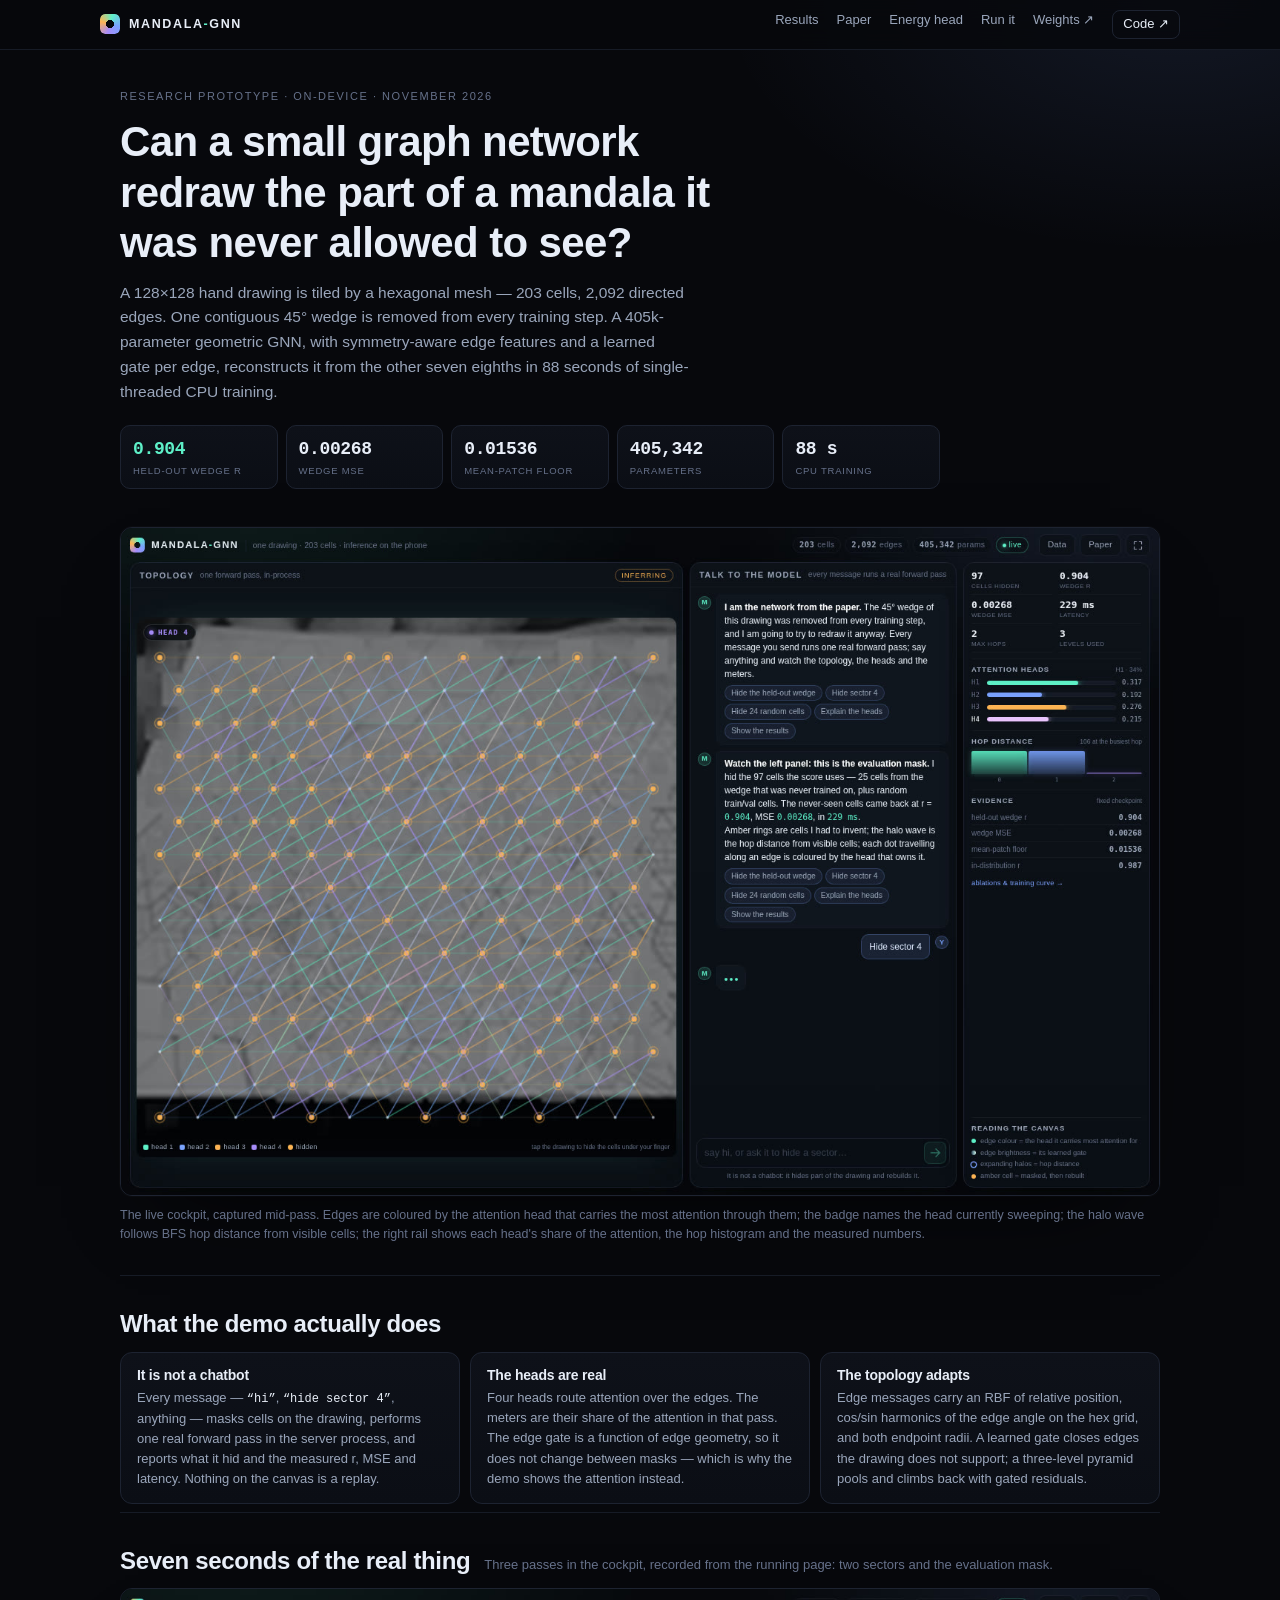
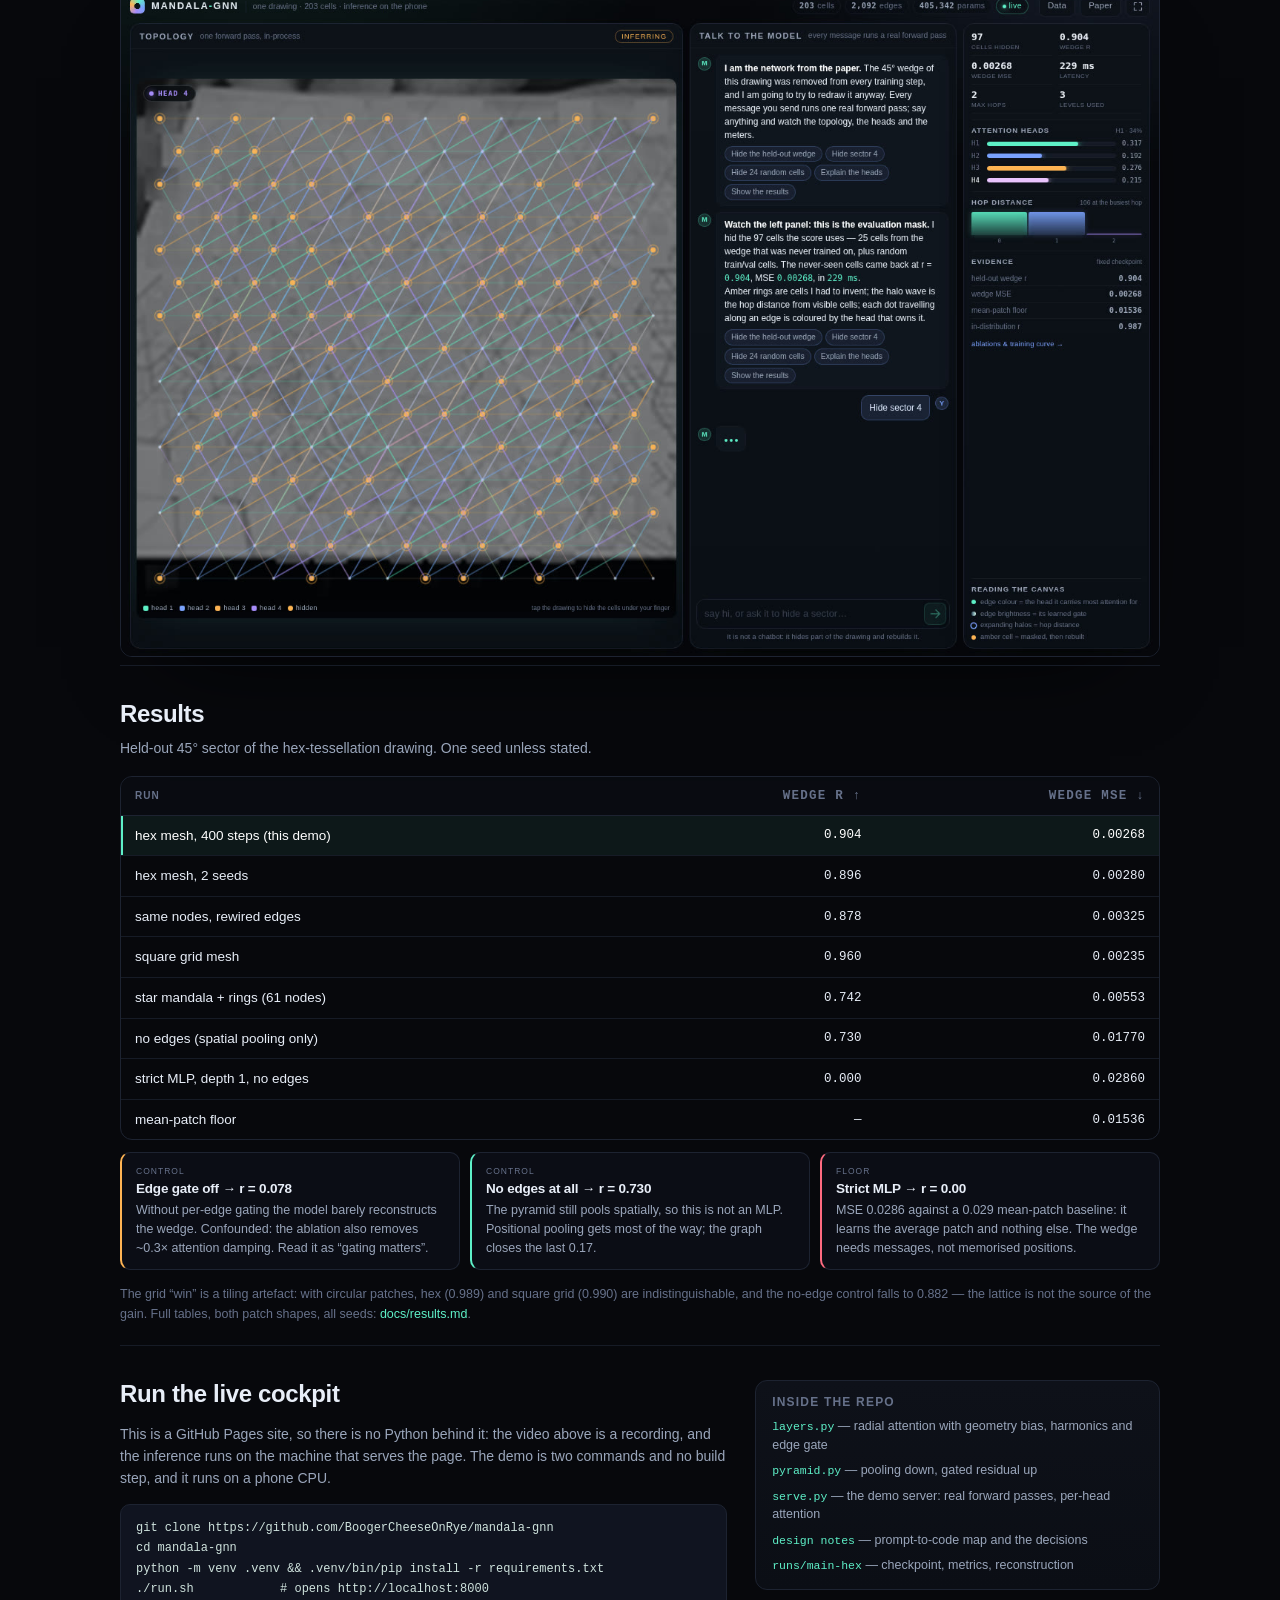
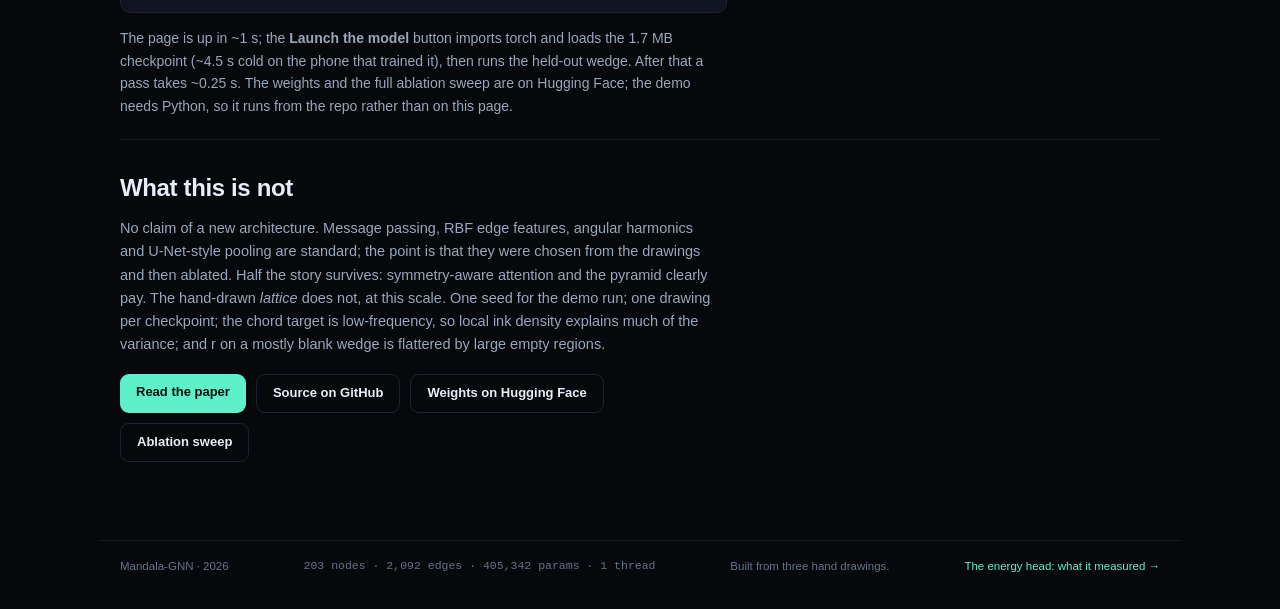
==== commit 1f92a96c: "Reframe the energy result: a closed search loop, not a dead end The page ended by calling the whole " ====
--- a/docs/index.html
+++ b/docs/index.html
@@ -200,7 +200,7 @@
   <span>Mandala-GNN · 2026</span>
   <span class="mono">203 nodes · 2,092 edges · 405,342 params · 1 thread</span>
   <span>Built from three hand drawings.</span>
-  <span><a href="energy.html">The energy head, and why it didn't help →</a></span>
+  <span><a href="energy.html">The energy head: what it measured →</a></span>
 </footer>
 
 </body>
